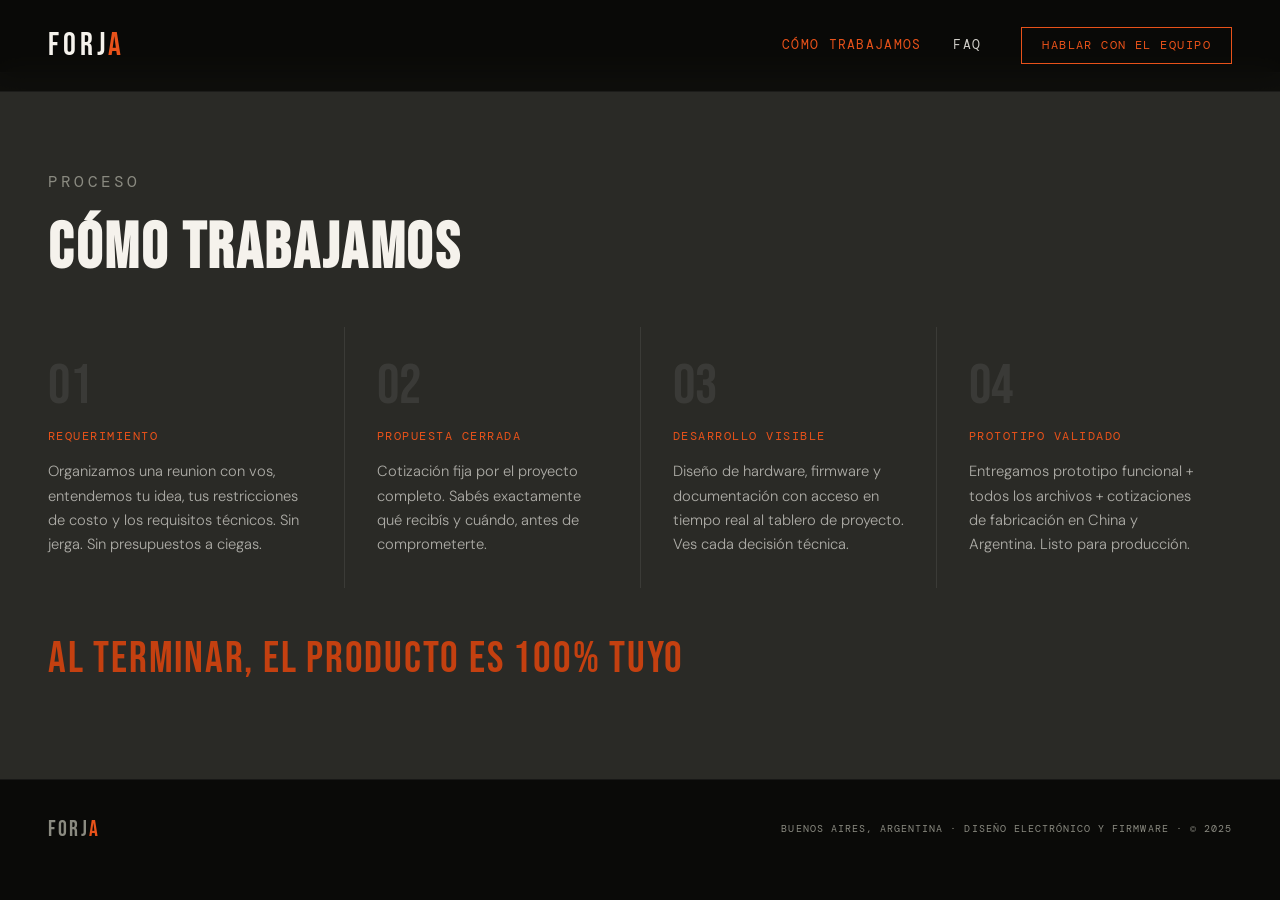
==== como-trabajamos.html @ 5701b415 "Added 2 new html" ====
<!DOCTYPE html>
<html lang="es">
<head>
<meta charset="UTF-8">
<meta name="viewport" content="width=device-width, initial-scale=1.0">
<title>Cómo trabajamos — FORJA</title>
<link rel="preconnect" href="https://fonts.googleapis.com">
<link href="https://fonts.googleapis.com/css2?family=Bebas+Neue&family=DM+Sans:wght@300;400;500&family=DM+Mono:wght@400;500&display=swap" rel="stylesheet">
<link rel="stylesheet" href="css/site.css">
</head>
<body>

<nav>
  <a href="index.html" class="nav-logo">FORJ<span>A</span></a>
  <div class="nav-right">
    <div class="nav-links">
      <a href="como-trabajamos.html" class="nav-link nav-link--active">Cómo trabajamos</a>
      <a href="faq.html" class="nav-link">FAQ</a>
    </div>
    <a href="index.html#contacto" class="nav-cta">Hablar con el equipo</a>
  </div>
</nav>

<section class="how-section" style="margin-top: 4.5rem;">
  <div class="how-inner">
    <p class="section-label">Proceso</p>
    <h1 class="landing-intro-headline">Cómo trabajamos</h1>
    <div class="how-steps">
      <div class="how-step">
        <div class="step-num">01</div>
        <div class="step-title">Requerimiento</div>
        <div class="step-desc">Organizamos una reunion con vos, entendemos tu idea, tus restricciones de costo y los requisitos técnicos. Sin jerga. Sin presupuestos a ciegas.</div>
      </div>
      <div class="how-step">
        <div class="step-num">02</div>
        <div class="step-title">Propuesta cerrada</div>
        <div class="step-desc">Cotización fija por el proyecto completo. Sabés exactamente qué recibís y cuándo, antes de comprometerte.</div>
      </div>
      <div class="how-step">
        <div class="step-num">03</div>
        <div class="step-title">Desarrollo visible</div>
        <div class="step-desc">Diseño de hardware, firmware y documentación con acceso en tiempo real al tablero de proyecto. Ves cada decisión técnica.</div>
      </div>
      <div class="how-step">
        <div class="step-num">04</div>
        <div class="step-title">Prototipo validado</div>
        <div class="step-desc">Entregamos prototipo funcional + todos los archivos + cotizaciones de fabricación en China y Argentina. Listo para producción.</div>
      </div>
    </div>
    <p class="how-tagline">Al terminar, el producto es 100% tuyo</p>
  </div>
</section>

<footer>
  <div class="footer-logo">FORJ<span>A</span></div>
  <div class="footer-text">Buenos Aires, Argentina · Diseño electrónico y firmware · © 2025</div>
</footer>

</body>
</html>
---- css/site.css ----
*, *::before, *::after { box-sizing: border-box; margin: 0; padding: 0; }

:root {
  --black: #0A0A08;
  --white: #F5F2EC;
  --orange: #E8521A;
  --orange-dim: #C44010;
  --gray: #2A2A26;
  --muted: #8A8A80;
  --font-display: 'Bebas Neue', sans-serif;
  --font-body: 'DM Sans', sans-serif;
  --font-mono: 'DM Mono', monospace;
}

html { scroll-behavior: smooth; }

body {
  background: var(--black);
  color: var(--white);
  font-family: var(--font-body);
  font-size: 16px;
  line-height: 1.6;
}

nav {
  position: fixed;
  top: 0; left: 0; right: 0;
  z-index: 100;
  display: flex;
  align-items: center;
  gap: 1.5rem;
  padding: 1.25rem 3rem;
  background: rgba(10,10,8,0.85);
  backdrop-filter: blur(12px);
  border-bottom: 1px solid rgba(255,255,255,0.06);
}

.nav-right {
  display: flex;
  align-items: center;
  gap: 2.5rem;
  margin-left: auto;
}

.nav-logo {
  font-family: var(--font-display);
  font-size: 2rem;
  letter-spacing: 0.12em;
  color: var(--white);
  text-decoration: none;
  flex-shrink: 0;
}

.nav-logo span { color: var(--orange); }

.nav-links {
  display: flex;
  align-items: center;
  gap: 2rem;
}

.nav-link {
  font-family: var(--font-mono);
  font-size: 0.8rem;
  letter-spacing: 0.1em;
  text-transform: uppercase;
  color: rgba(245,242,236,0.85);
  text-decoration: none;
  transition: color 0.2s;
  white-space: nowrap;
}

.nav-link:hover,
.nav-link--active { color: var(--orange); }

.nav-cta {
  font-family: var(--font-mono);
  font-size: 0.75rem;
  letter-spacing: 0.12em;
  text-transform: uppercase;
  color: var(--orange);
  border: 1px solid var(--orange);
  padding: 0.5rem 1.25rem;
  text-decoration: none;
  transition: background 0.2s, color 0.2s;
  flex-shrink: 0;
}

.nav-cta:hover { background: var(--orange); color: var(--black); }

.subpage {
  padding: 7rem 3rem 5rem;
  max-width: 1200px;
  margin: 0 auto;
}

.section-label {
  font-family: var(--font-mono);
  font-size: 1rem;
  letter-spacing: 0.2em;
  text-transform: uppercase;
  color: var(--muted);
  margin-bottom: 1.5rem;
}

.landing-intro-headline {
  font-family: var(--font-display);
  font-size: clamp(2.5rem, 5vw, 4rem);
  line-height: 0.95;
  letter-spacing: 0.04em;
  margin-bottom: 0.5rem;
}

.objections-subtitle {
  font-family: var(--font-mono);
  color: var(--orange);
  font-size: 1rem;
  text-transform: uppercase;
  letter-spacing: 1px;
  margin-bottom: 3rem;
}

.objection-item {
  border-top: 1px solid rgba(255,255,255,0.08);
  padding: 2.5rem 0;
  display: grid;
  grid-template-columns: 1fr 1fr;
  gap: 3rem;
  align-items: start;
}

.objection-item:last-child { border-bottom: 1px solid rgba(255,255,255,0.08); }

.objection-q {
  font-family: var(--font-display);
  font-size: 1.6rem;
  letter-spacing: 0.04em;
  line-height: 1.1;
  color: rgba(245,242,236,0.4);
}

.objection-a {
  font-size: 1rem;
  font-weight: 300;
  line-height: 1.75;
  color: rgba(245,242,236,0.85);
}

.objection-a strong {
  color: var(--white);
  font-weight: 500;
}

.how-section {
  background: var(--gray);
  padding: 6rem 3rem;
  border-top: 1px solid rgba(255,255,255,0.06);
}

.how-inner {
  max-width: 1200px;
  margin: 0 auto;
}

.how-steps {
  display: grid;
  grid-template-columns: repeat(4, 1fr);
  gap: 0;
  margin-top: 3rem;
}

.how-step {
  padding: 2rem;
  border-left: 1px solid rgba(255,255,255,0.08);
}

.how-step:first-child { border-left: none; padding-left: 0; }

.how-tagline {
  font-family: var(--font-display);
  font-size: clamp(1.75rem, 3.5vw, 2.75rem);
  line-height: 1.05;
  letter-spacing: 0.04em;
  color: var(--orange-dim);
  margin-top: 3rem;
}

.step-num {
  font-family: var(--font-display);
  font-size: 3.5rem;
  color: rgba(255,255,255,0.08);
  line-height: 1;
  margin-bottom: 0.75rem;
}

.step-title {
  font-family: var(--font-mono);
  font-size: 0.78rem;
  letter-spacing: 0.12em;
  text-transform: uppercase;
  color: var(--orange);
  margin-bottom: 0.75rem;
}

.step-desc {
  font-size: 0.92rem;
  font-weight: 300;
  color: rgba(245,242,236,0.65);
  line-height: 1.65;
}

footer {
  border-top: 1px solid rgba(255,255,255,0.06);
  padding: 2rem 3rem;
  display: flex;
  justify-content: space-between;
  align-items: center;
}

.footer-logo {
  font-family: var(--font-display);
  font-size: 1.4rem;
  letter-spacing: 0.1em;
  color: var(--muted);
}

.footer-logo span { color: var(--orange); }

.footer-text {
  font-family: var(--font-mono);
  font-size: 0.65rem;
  letter-spacing: 0.1em;
  text-transform: uppercase;
  color: var(--muted);
}

@media (max-width: 768px) {
  nav { padding: 1rem 1.25rem; gap: 0.75rem; }
  .nav-right { gap: 1.25rem; }
  .nav-links { gap: 1.25rem; }
  .nav-link { font-size: 0.68rem; }
  .nav-cta { font-size: 0.65rem; padding: 0.45rem 0.85rem; }
  .subpage { padding: 5.5rem 1.25rem 3rem; }
  .how-section { padding: 3.5rem 1.25rem; }
  .how-steps { grid-template-columns: 1fr; }
  .how-step { border-left: none; padding: 1.25rem 0; }
  .how-step:first-child { padding-left: 0; }
  .objection-item { grid-template-columns: 1fr; gap: 1rem; }
  footer { flex-direction: column; gap: 1rem; text-align: center; }
}

@media (min-width: 769px) and (max-width: 1024px) {
  .how-steps { grid-template-columns: repeat(2, 1fr); }
  .how-step:nth-child(3) { border-left: none; }
}
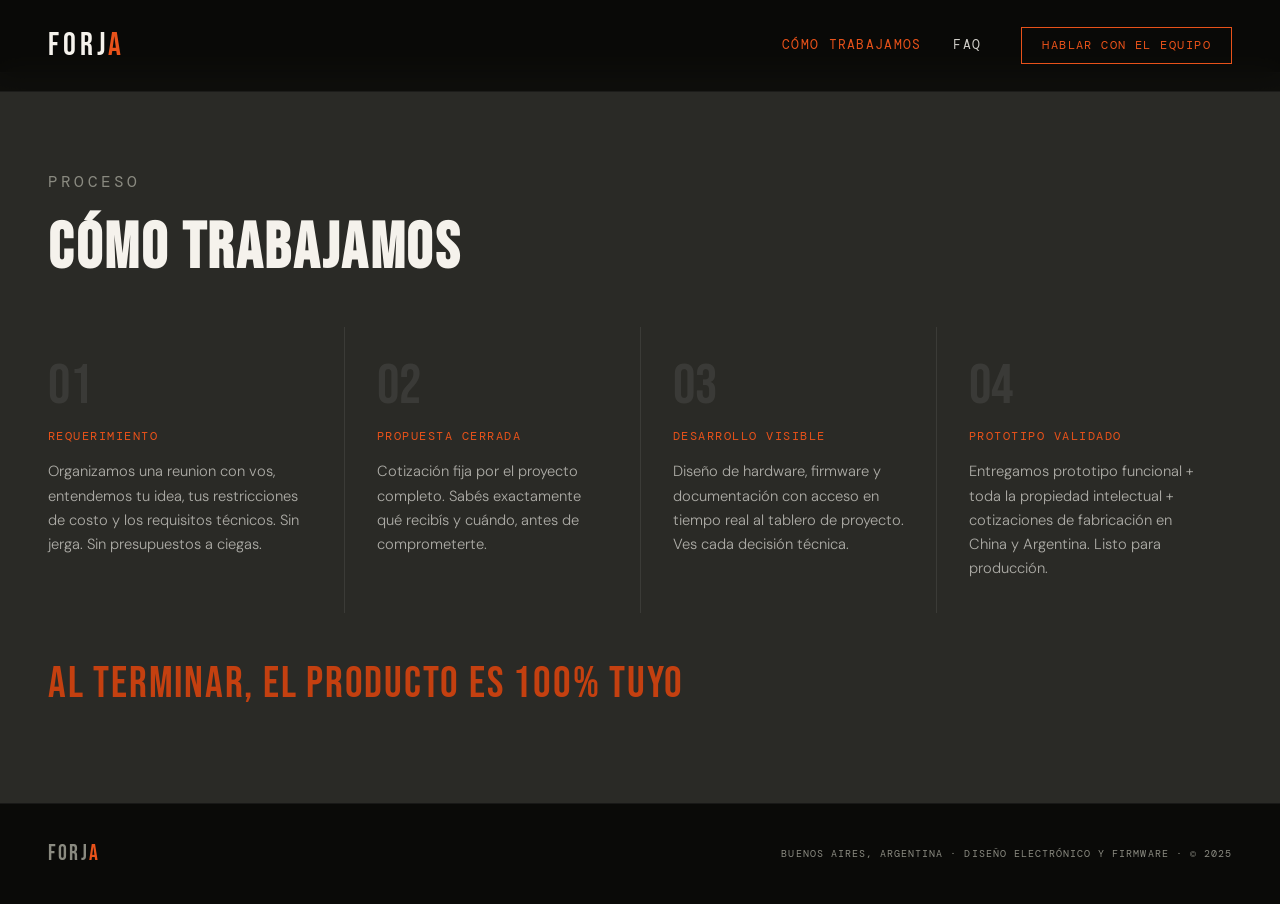
==== commit 7437b5d7: "Nuevas imagenes, arreglados FAQ y Como trabajamos" ====
--- a/como-trabajamos.html
+++ b/como-trabajamos.html
@@ -44,7 +44,7 @@
       <div class="how-step">
         <div class="step-num">04</div>
         <div class="step-title">Prototipo validado</div>
-        <div class="step-desc">Entregamos prototipo funcional + todos los archivos + cotizaciones de fabricación en China y Argentina. Listo para producción.</div>
+        <div class="step-desc">Entregamos prototipo funcional + toda la propiedad intelectual + cotizaciones de fabricación en China y Argentina. Listo para producción.</div>
       </div>
     </div>
     <p class="how-tagline">Al terminar, el producto es 100% tuyo</p>
